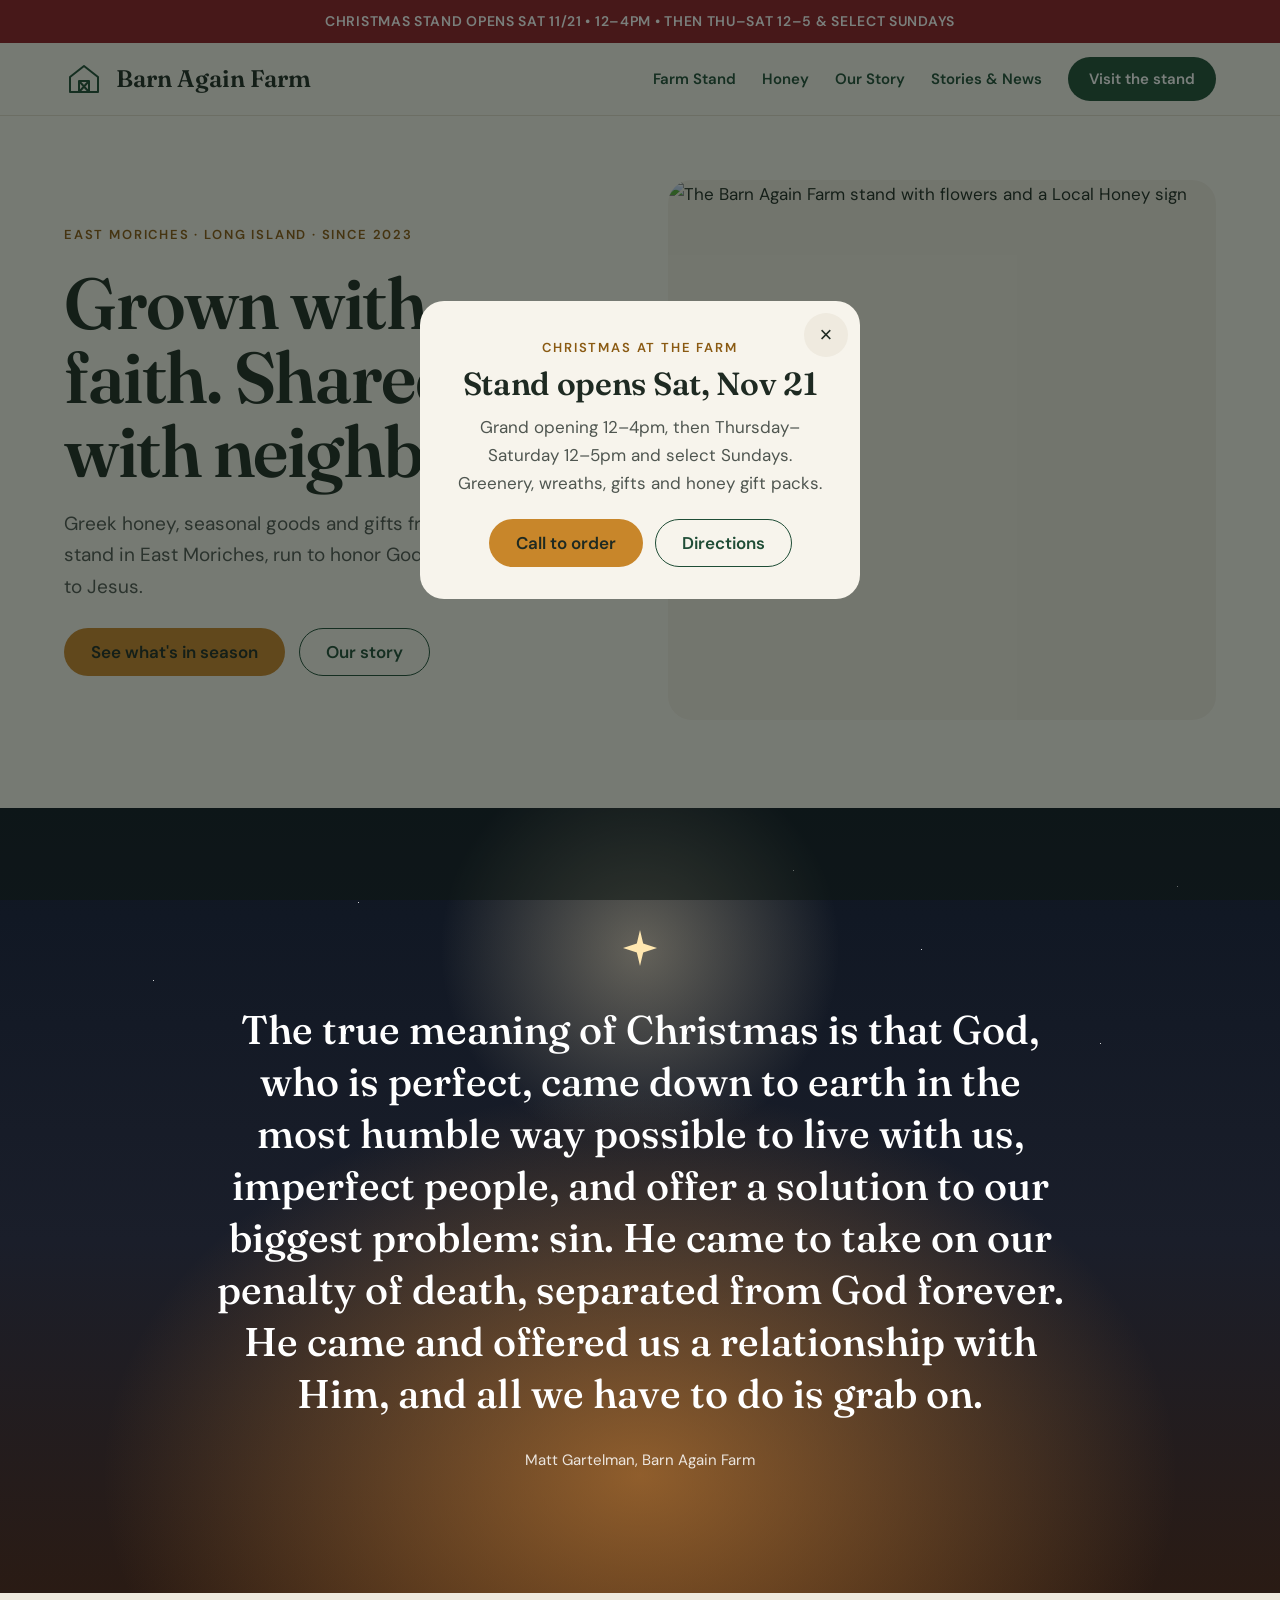
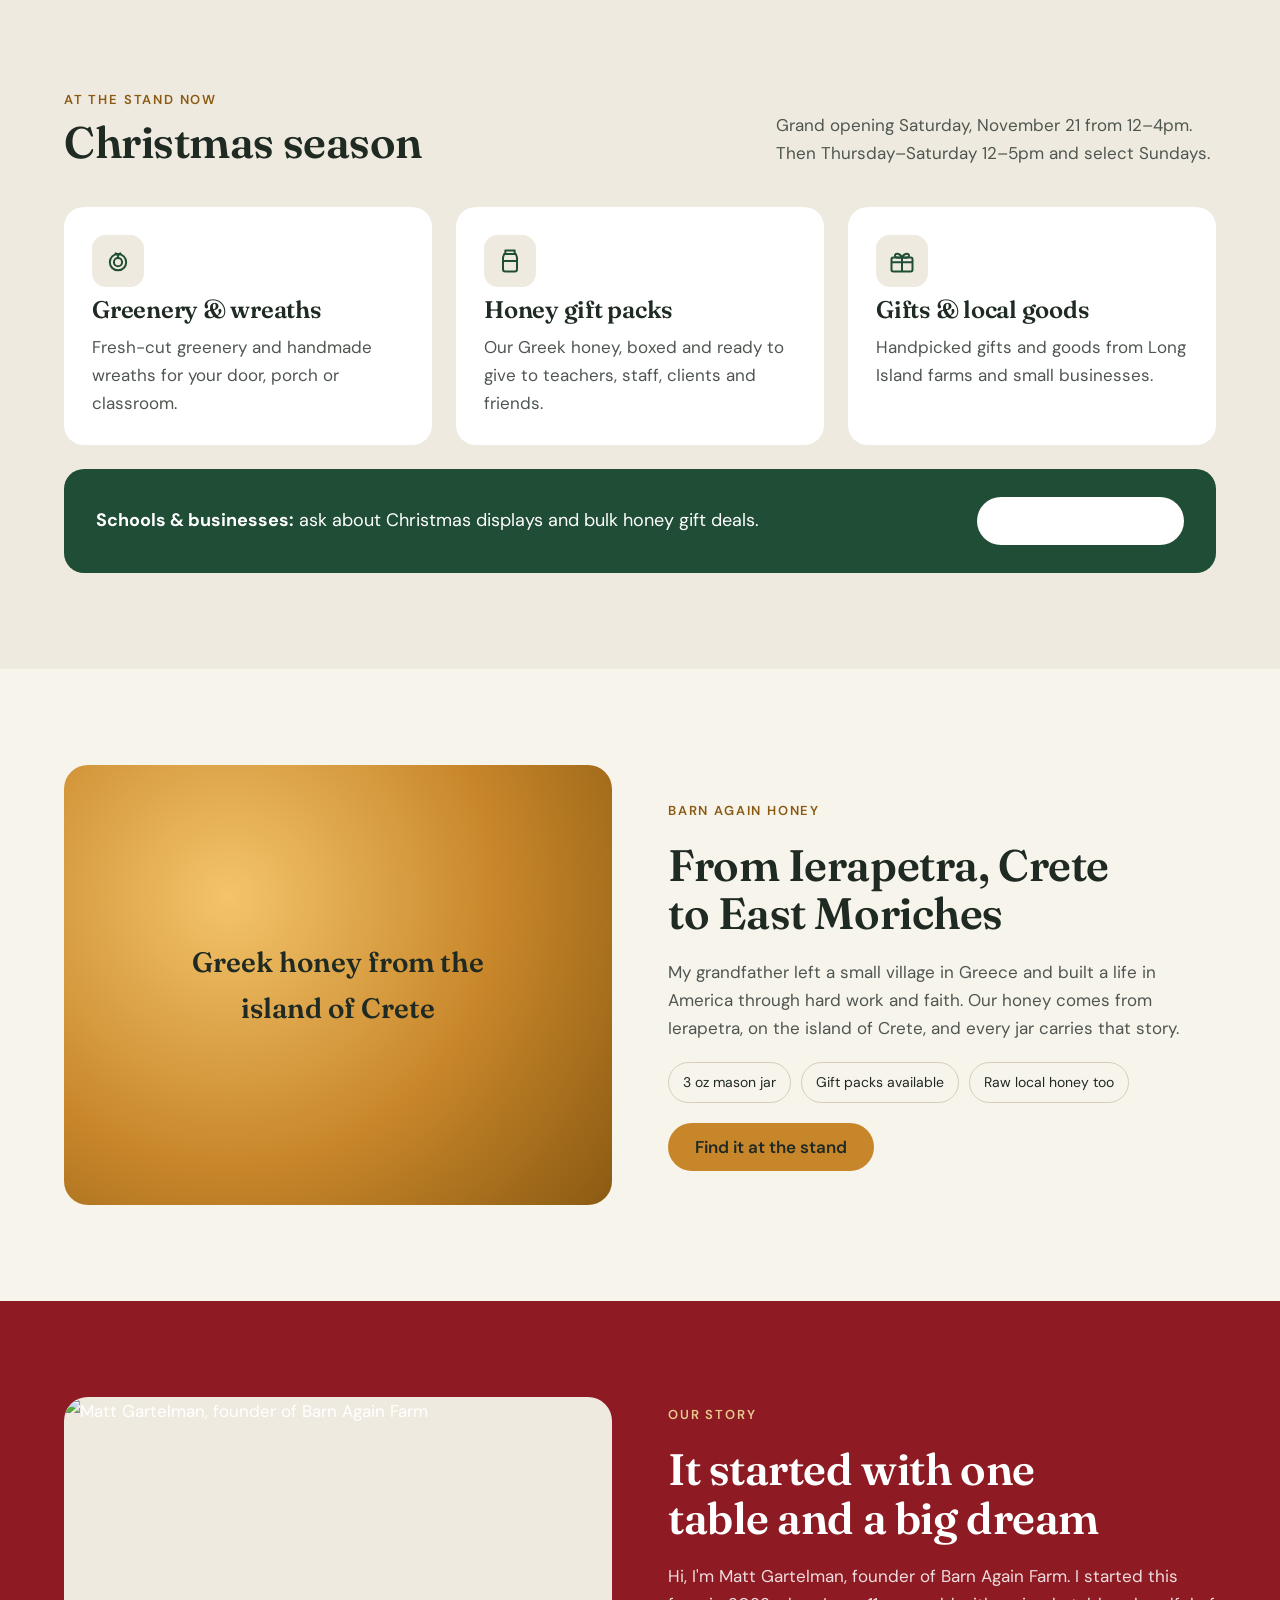
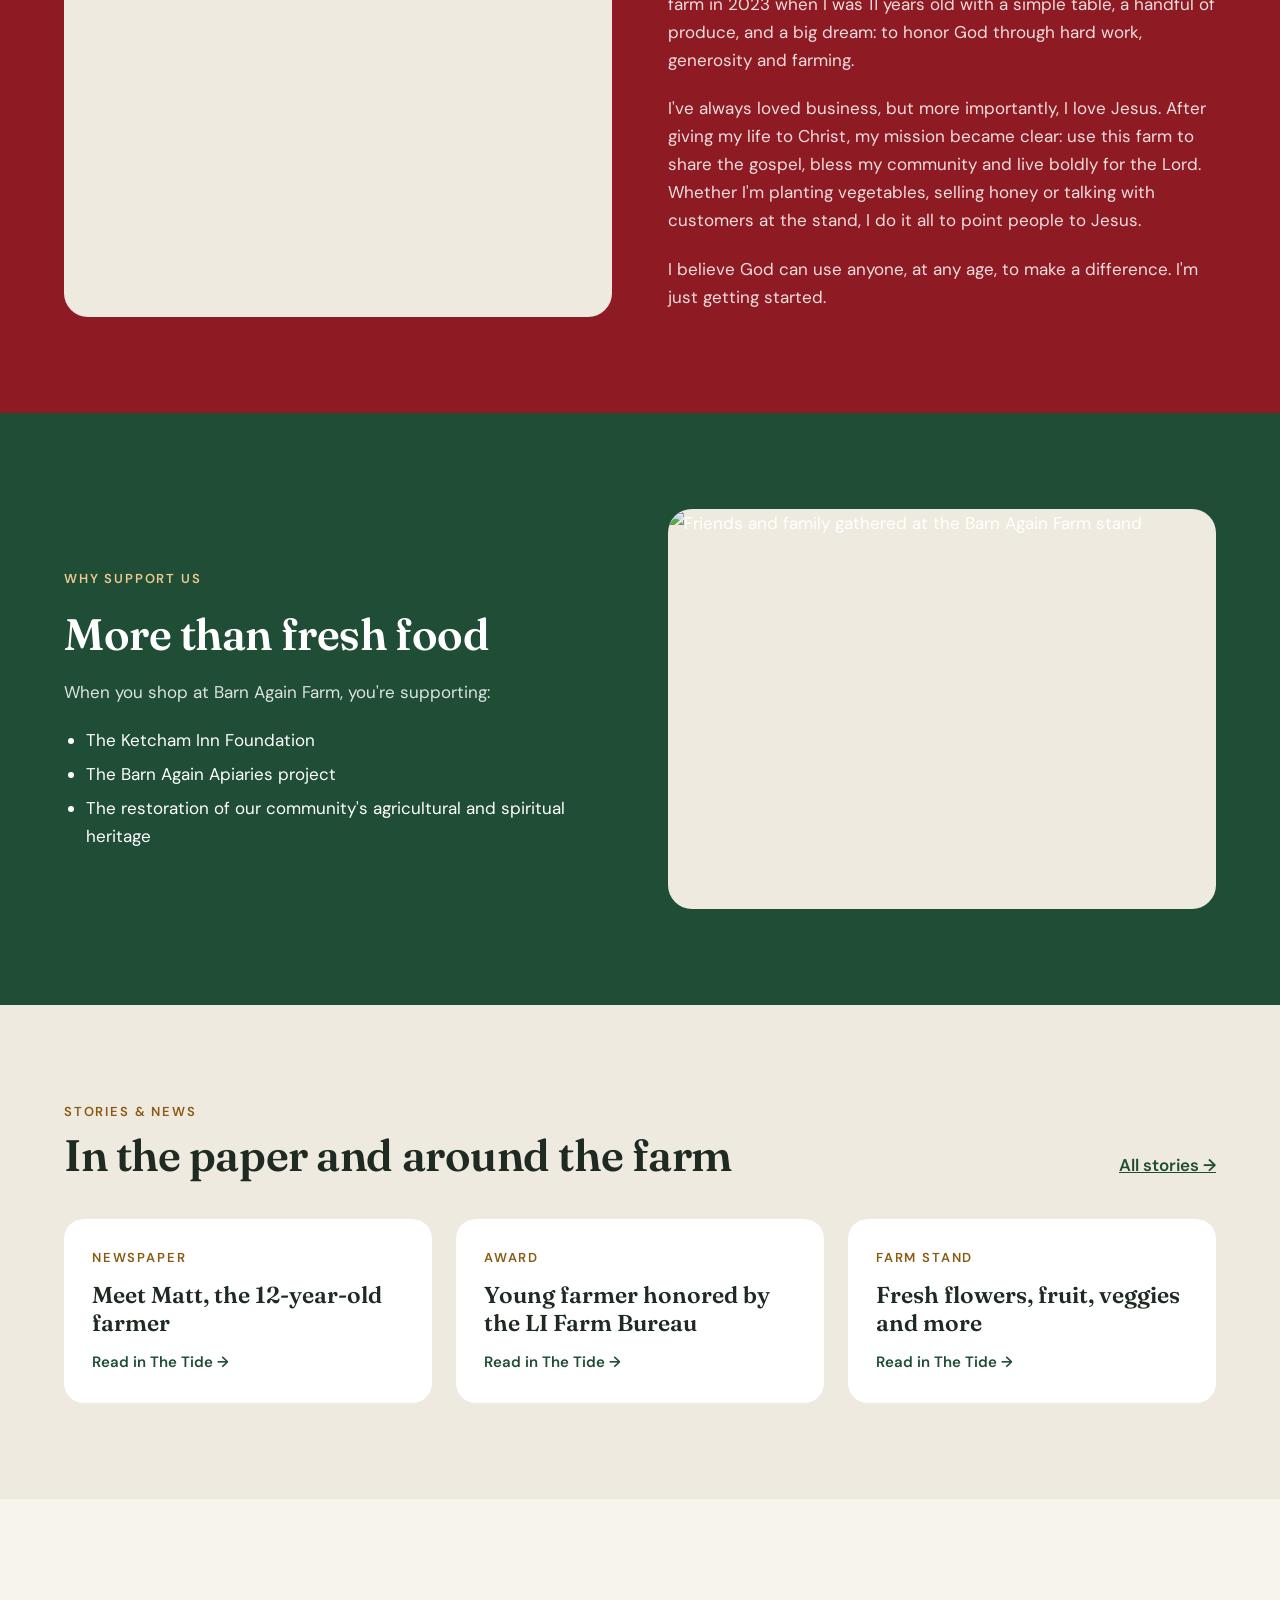
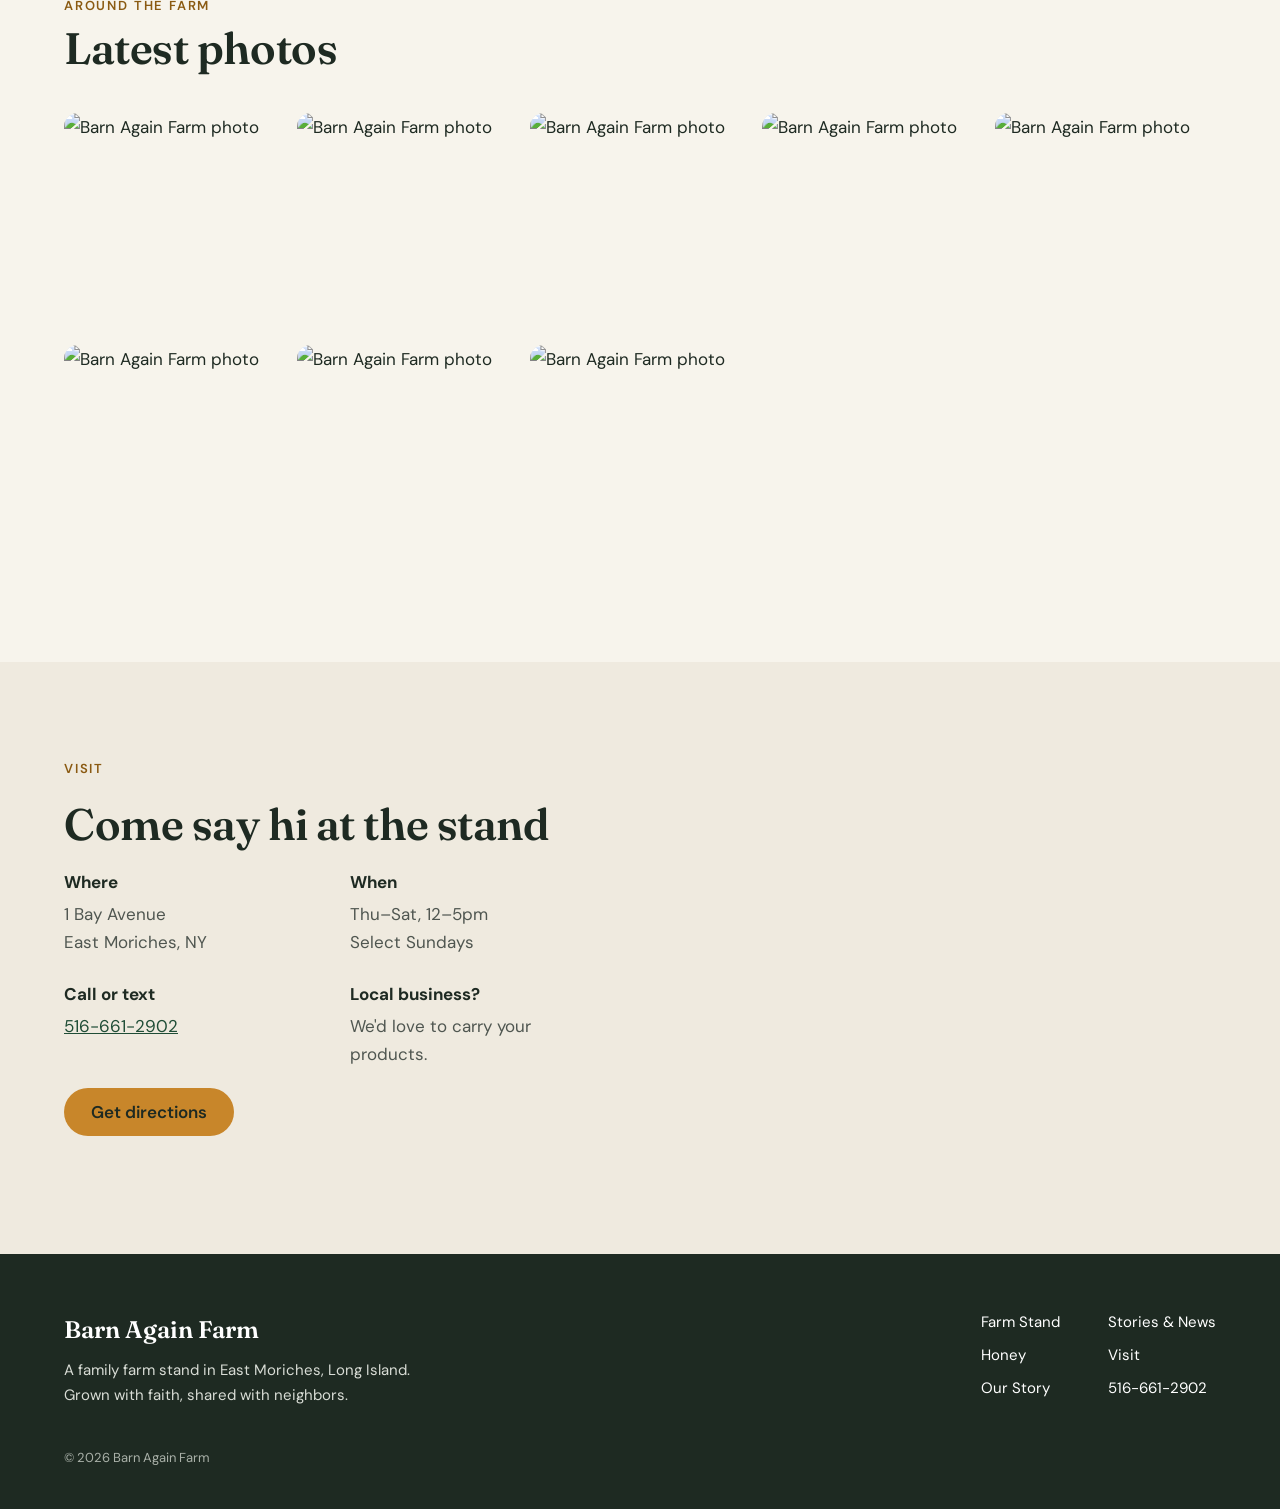
==== index.html @ 5c941c13 "Barn Again Farm website Co-Authored-By: Claude Opus 5.5 <noreply@anthropic.com> Claude-Session: http" ====
<!doctype html>
<html lang="en">
<head>
<meta charset="utf-8">
<meta name="viewport" content="width=device-width, initial-scale=1">
<title>Barn Again Farm | Family Farm Stand in East Moriches, Long Island</title>
<meta name="description" content="Barn Again Farm is a family farm stand in East Moriches, Long Island, with Greek honey, seasonal goods and gifts, run to honor God and point people to Jesus.">
<meta property="og:title" content="Barn Again Farm">
<meta property="og:description" content="Grown with faith. Shared with neighbors. A family farm stand in East Moriches, Long Island.">
<meta property="og:image" content="https://img1.wsimg.com/isteam/ip/c0324693-2965-47be-a56d-7259f0057606/IMG_3799.jpeg/:/rs=w:1200,m">
<link rel="preconnect" href="https://fonts.googleapis.com">
<link rel="preconnect" href="https://fonts.gstatic.com" crossorigin>
<link href="https://fonts.googleapis.com/css2?family=Fraunces:opsz,wght@9..144,500;9..144,600&family=DM+Sans:wght@400;500;600&display=swap" rel="stylesheet">
<link rel="stylesheet" href="styles.css">
</head>
<body>

<div class="banner">CHRISTMAS STAND OPENS SAT 11/21 • 12–4PM • THEN THU–SAT 12–5 &amp; SELECT SUNDAYS</div>

<header class="site" id="top">
  <nav class="wrap nav" aria-label="Main">
    <a class="brand" href="index.html">
      <svg width="40" height="40" viewBox="0 0 40 40" fill="none" stroke="#1F4D36" stroke-width="2" stroke-linejoin="round" aria-hidden="true"><path d="M6 18 20 7l14 11v15H6z"/><path d="M15 33V22h10v11"/><path d="M15 22l10 11M25 22 15 33"/></svg>
      <span>Barn Again Farm</span>
    </a>
    <button class="menu-toggle" type="button" aria-label="Open menu" aria-expanded="false">
      <svg width="22" height="22" viewBox="0 0 24 24" fill="none" stroke="currentColor" stroke-width="2" stroke-linecap="round" aria-hidden="true"><path d="M4 7h16M4 12h16M4 17h16"/></svg>
    </button>
    <div class="nav-links">
      <a href="#stand">Farm Stand</a>
      <a href="#honey">Honey</a>
      <a href="#story">Our Story</a>
      <a href="stories.html">Stories &amp; News</a>
      <a class="btn" href="#visit">Visit the stand</a>
    </div>
  </nav>
</header>

<main>
  <!-- Hero -->
  <section class="hero">
    <div class="wrap split">
      <div class="stack">
        <p class="eyebrow">East Moriches · Long Island · Since 2023</p>
        <h1>Grown with faith. Shared with neighbors.</h1>
        <p class="lede muted">Greek honey, seasonal goods and gifts from a family farm stand in East Moriches, run to honor God and point people to Jesus.</p>
        <div class="hero-actions">
          <a class="btn btn-honey" href="#stand">See what's in season</a>
          <a class="btn btn-line" href="#story">Our story</a>
        </div>
      </div>
      <div class="photo"><img src="https://img1.wsimg.com/isteam/ip/c0324693-2965-47be-a56d-7259f0057606/IMG_3799.jpeg/:/rs=w:1400,m" alt="The Barn Again Farm stand with flowers and a Local Honey sign" fetchpriority="high"></div>
    </div>
  </section>

  <!-- Christmas message -->
  <section class="quote" aria-label="The true meaning of Christmas">
    <div class="wrap">
      <svg class="star" viewBox="0 0 40 40" aria-hidden="true"><path d="M20 2l3.2 13.6L37 20l-13.8 4.4L20 38l-3.2-13.6L3 20l13.8-4.4z" fill="#FFE7B0"/></svg>
      <blockquote>The true meaning of Christmas is that God, who is perfect, came down to earth in the most humble way possible to live with us, imperfect people, and offer a solution to our biggest problem: sin. He came to take on our penalty of death, separated from God forever. He came and offered us a relationship with Him, and all we have to do is grab on.</blockquote>
      <cite>Matt Gartelman, Barn Again Farm</cite>
    </div>
  </section>

  <!-- At the stand now -->
  <section id="stand" class="tint">
    <div class="wrap">
      <div class="section-head">
        <div class="stack" style="gap:8px">
          <p class="eyebrow">At the stand now</p>
          <h2>Christmas season</h2>
        </div>
        <p class="muted" style="max-width:440px">Grand opening Saturday, November 21 from 12–4pm. Then Thursday–Saturday 12–5pm and select Sundays.</p>
      </div>
      <div class="cards">
        <article class="card">
          <div class="icon"><svg width="28" height="28" viewBox="0 0 24 24" fill="none" stroke="currentColor" stroke-width="1.7" stroke-linecap="round" aria-hidden="true"><circle cx="12" cy="13" r="7"/><circle cx="12" cy="13" r="3.5"/><path d="M10 5.5 12 7l2-1.5M12 7v2"/></svg></div>
          <h3>Greenery &amp; wreaths</h3>
          <p class="muted">Fresh-cut greenery and handmade wreaths for your door, porch or classroom.</p>
        </article>
        <article class="card">
          <div class="icon"><svg width="28" height="28" viewBox="0 0 24 24" fill="none" stroke="currentColor" stroke-width="1.7" stroke-linejoin="round" aria-hidden="true"><path d="M8 3h8v3H8z"/><path d="M7 6h10l1 3v10a2 2 0 0 1-2 2H8a2 2 0 0 1-2-2V9z"/><path d="M6 12h12"/></svg></div>
          <h3>Honey gift packs</h3>
          <p class="muted">Our Greek honey, boxed and ready to give to teachers, staff, clients and friends.</p>
        </article>
        <article class="card">
          <div class="icon"><svg width="28" height="28" viewBox="0 0 24 24" fill="none" stroke="currentColor" stroke-width="1.7" stroke-linejoin="round" aria-hidden="true"><rect x="3" y="9" width="18" height="12" rx="1.5"/><path d="M3 13h18M12 9v12"/><path d="M12 9c-2-4-6-4-6-1.5S10 9 12 9zm0 0c2-4 6-4 6-1.5S14 9 12 9z"/></svg></div>
          <h3>Gifts &amp; local goods</h3>
          <p class="muted">Handpicked gifts and goods from Long Island farms and small businesses.</p>
        </article>
      </div>
      <div class="strip green">
        <p style="font-size:18px"><strong>Schools &amp; businesses:</strong> ask about Christmas displays and bulk honey gift deals.</p>
        <a class="btn btn-white" href="tel:+15166612902">Call 516-661-2902</a>
      </div>
    </div>
  </section>

  <!-- Honey -->
  <section id="honey">
    <div class="wrap split">
      <div class="honey-panel" role="img" aria-label="Barn Again honey">
        <p>Greek honey from the island of Crete</p>
      </div>
      <div class="stack">
        <p class="eyebrow">Barn Again Honey</p>
        <h2>From Ierapetra, Crete to East Moriches</h2>
        <p class="muted">My grandfather left a small village in Greece and built a life in America through hard work and faith. Our honey comes from Ierapetra, on the island of Crete, and every jar carries that story.</p>
        <div class="chips">
          <span class="chip">3 oz mason jar</span>
          <span class="chip">Gift packs available</span>
          <span class="chip">Raw local honey too</span>
        </div>
        <a class="btn btn-honey" href="#visit" style="align-self:flex-start">Find it at the stand</a>
      </div>
    </div>
  </section>

  <!-- Our story -->
  <section id="story" class="red on-dark">
    <div class="wrap split">
      <div class="photo" style="height:520px"><img src="https://img1.wsimg.com/isteam/ip/c0324693-2965-47be-a56d-7259f0057606/IMG_8206.jpeg/:/rs=w:1200,m" alt="Matt Gartelman, founder of Barn Again Farm" loading="lazy"></div>
      <div class="stack">
        <p class="eyebrow">Our story</p>
        <h2>It started with one table and a big dream</h2>
        <p class="muted">Hi, I'm Matt Gartelman, founder of Barn Again Farm. I started this farm in 2023 when I was 11 years old with a simple table, a handful of produce, and a big dream: to honor God through hard work, generosity and farming.</p>
        <p class="muted">I've always loved business, but more importantly, I love Jesus. After giving my life to Christ, my mission became clear: use this farm to share the gospel, bless my community and live boldly for the Lord. Whether I'm planting vegetables, selling honey or talking with customers at the stand, I do it all to point people to Jesus.</p>
        <p class="muted">I believe God can use anyone, at any age, to make a difference. I'm just getting started.</p>
      </div>
    </div>
  </section>

  <!-- Why support -->
  <section class="green on-dark">
    <div class="wrap split">
      <div class="stack">
        <p class="eyebrow">Why support us</p>
        <h2>More than fresh food</h2>
        <p class="muted">When you shop at Barn Again Farm, you're supporting:</p>
        <ul style="margin:0;padding-left:22px;display:grid;gap:6px">
          <li>The Ketcham Inn Foundation</li>
          <li>The Barn Again Apiaries project</li>
          <li>The restoration of our community's agricultural and spiritual heritage</li>
        </ul>
      </div>
      <div class="photo" style="height:400px"><img src="https://img1.wsimg.com/isteam/ip/c0324693-2965-47be-a56d-7259f0057606/IMG_4020.jpeg/:/rs=w:1200,m" alt="Friends and family gathered at the Barn Again Farm stand" loading="lazy"></div>
    </div>
  </section>

  <!-- Stories -->
  <section id="news" class="tint">
    <div class="wrap">
      <div class="section-head">
        <div class="stack" style="gap:8px">
          <p class="eyebrow">Stories &amp; news</p>
          <h2>In the paper and around the farm</h2>
        </div>
        <a href="stories.html" style="font-weight:600">All stories →</a>
      </div>
      <div class="cards">
        <a class="story" href="https://thetideofmoriches.com/stories/meet-matt-the-12-year-old-farmer,94221" target="_blank" rel="noopener">
          <span class="eyebrow">Newspaper</span>
          <strong>Meet Matt, the 12-year-old farmer</strong>
          <span class="go">Read in The Tide →</span>
        </a>
        <a class="story" href="https://www.thetideofmoriches.com/stories/young-farmer-honored-by-li-farm-bureau,96045" target="_blank" rel="noopener">
          <span class="eyebrow">Award</span>
          <strong>Young farmer honored by the LI Farm Bureau</strong>
          <span class="go">Read in The Tide →</span>
        </a>
        <a class="story" href="https://www.thetideofmoriches.com/stories/farm-stand-features-fresh-flowers-fruit-veggies-and-more,94862" target="_blank" rel="noopener">
          <span class="eyebrow">Farm stand</span>
          <strong>Fresh flowers, fruit, veggies and more</strong>
          <span class="go">Read in The Tide →</span>
        </a>
      </div>
    </div>
  </section>

  <!-- Photos -->
  <section>
    <div class="wrap">
      <div class="section-head">
        <div class="stack" style="gap:8px">
          <p class="eyebrow">Around the farm</p>
          <h2>Latest photos</h2>
        </div>
      </div>
      <div class="gallery">
        <img src="https://img1.wsimg.com/isteam/ip/c0324693-2965-47be-a56d-7259f0057606/IMG_9115.jpeg/:/rs=w:600,h:600,cg:true,m" alt="Barn Again Farm photo" loading="lazy">
        <img src="https://img1.wsimg.com/isteam/ip/c0324693-2965-47be-a56d-7259f0057606/IMG_6637.jpeg/:/rs=w:600,h:600,cg:true,m" alt="Barn Again Farm photo" loading="lazy">
        <img src="https://img1.wsimg.com/isteam/ip/c0324693-2965-47be-a56d-7259f0057606/IMG_7544.jpeg/:/rs=w:600,h:600,cg:true,m" alt="Barn Again Farm photo" loading="lazy">
        <img src="https://img1.wsimg.com/isteam/ip/c0324693-2965-47be-a56d-7259f0057606/IMG_7553.jpeg/:/rs=w:600,h:600,cg:true,m" alt="Barn Again Farm photo" loading="lazy">
        <img src="https://img1.wsimg.com/isteam/ip/c0324693-2965-47be-a56d-7259f0057606/IMG_7549.jpeg/:/rs=w:600,h:600,cg:true,m" alt="Barn Again Farm photo" loading="lazy">
        <img src="https://img1.wsimg.com/isteam/ip/c0324693-2965-47be-a56d-7259f0057606/IMG_7535.jpeg/:/rs=w:600,h:600,cg:true,m" alt="Barn Again Farm photo" loading="lazy">
        <img src="https://img1.wsimg.com/isteam/ip/c0324693-2965-47be-a56d-7259f0057606/IMG_7453.jpeg/:/rs=w:600,h:600,cg:true,m" alt="Barn Again Farm photo" loading="lazy">
        <img src="https://img1.wsimg.com/isteam/ip/c0324693-2965-47be-a56d-7259f0057606/IMG_7270.jpeg/:/rs=w:600,h:600,cg:true,m" alt="Barn Again Farm photo" loading="lazy">
      </div>
    </div>
  </section>

  <!-- Visit -->
  <section id="visit" class="tint">
    <div class="wrap split" style="align-items:stretch">
      <div class="stack">
        <p class="eyebrow">Visit</p>
        <h2>Come say hi at the stand</h2>
        <div class="facts">
          <div><strong>Where</strong><span class="muted">1 Bay Avenue<br>East Moriches, NY</span></div>
          <div><strong>When</strong><span class="muted">Thu–Sat, 12–5pm<br>Select Sundays</span></div>
          <div><strong>Call or text</strong><a href="tel:+15166612902">516-661-2902</a></div>
          <div><strong>Local business?</strong><span class="muted">We'd love to carry your products.</span></div>
        </div>
        <a class="btn btn-honey" href="https://www.google.com/maps/dir/?api=1&amp;destination=1+Bay+Avenue+East+Moriches+NY" target="_blank" rel="noopener" style="align-self:flex-start">Get directions</a>
      </div>
      <iframe class="map" title="Map to Barn Again Farm Stand" loading="lazy" referrerpolicy="no-referrer-when-downgrade" src="https://www.google.com/maps?q=1+Bay+Avenue,+East+Moriches,+NY&amp;output=embed"></iframe>
    </div>
  </section>
</main>

<footer>
  <div class="wrap">
    <div class="foot">
      <div class="stack" style="gap:8px;max-width:360px">
        <span style="font-family:var(--serif);font-size:24px;font-weight:600;color:#fff">Barn Again Farm</span>
        <span style="font-size:15px">A family farm stand in East Moriches, Long Island. Grown with faith, shared with neighbors.</span>
      </div>
      <div class="foot-links">
        <div><a href="#stand">Farm Stand</a><a href="#honey">Honey</a><a href="#story">Our Story</a></div>
        <div><a href="stories.html">Stories &amp; News</a><a href="#visit">Visit</a><a href="tel:+15166612902">516-661-2902</a></div>
      </div>
    </div>
    <p style="margin-top:40px;font-size:13px;color:#A9B0A8">© 2026 Barn Again Farm</p>
  </div>
</footer>

<div class="popup" id="popup" role="dialog" aria-modal="true" aria-labelledby="popup-title">
  <div class="popup-box">
    <button class="popup-close" type="button" aria-label="Close">×</button>
    <p class="eyebrow">Christmas at the farm</p>
    <h2 id="popup-title">Stand opens Sat, Nov 21</h2>
    <p class="muted">Grand opening 12–4pm, then Thursday–Saturday 12–5pm and select Sundays. Greenery, wreaths, gifts and honey gift packs.</p>
    <div style="display:flex;flex-wrap:wrap;gap:12px;justify-content:center;margin-top:22px">
      <a class="btn btn-honey" href="tel:+15166612902">Call to order</a>
      <a class="btn btn-line popup-dismiss" href="#visit">Directions</a>
    </div>
  </div>
</div>

<script>
(function(){
  var header=document.querySelector('header.site'), toggle=document.querySelector('.menu-toggle');
  toggle.addEventListener('click',function(){var o=header.classList.toggle('open');toggle.setAttribute('aria-expanded',o);});
  document.querySelectorAll('.nav-links a').forEach(function(a){a.addEventListener('click',function(){header.classList.remove('open');toggle.setAttribute('aria-expanded','false');});});

  var popup=document.getElementById('popup'), key='baf-popup-xmas-2026', seen=false;
  try{seen=localStorage.getItem(key)==='1';}catch(e){}
  function close(){popup.classList.remove('show');try{localStorage.setItem(key,'1');}catch(e){}}
  if(!seen){setTimeout(function(){popup.classList.add('show');},1200);}
  popup.addEventListener('click',function(e){if(e.target===popup)close();});
  popup.querySelector('.popup-close').addEventListener('click',close);
  popup.querySelector('.popup-dismiss').addEventListener('click',close);
  document.addEventListener('keydown',function(e){if(e.key==='Escape'&&popup.classList.contains('show'))close();});
})();
</script>
</body>
</html>
---- styles.css ----
:root{
  --paper:#F7F4EC; --tint:#EFEADF; --ink:#1E2A22; --muted:#4F5650; --line:#E1DACB;
  --green:#1F4D36; --green-dk:#163828; --red:#8E1B23; --honey:#C8862A; --gold-ink:#8A5A12;
  --serif:'Fraunces', Georgia, serif; --sans:'DM Sans', system-ui, -apple-system, sans-serif;
}
*{box-sizing:border-box}
html{scroll-behavior:smooth}
body{margin:0;background:var(--paper);color:var(--ink);font:17px/1.65 var(--sans);-webkit-font-smoothing:antialiased}
img{max-width:100%;display:block}
a{color:var(--green)}
a:hover{color:var(--green-dk)}
h1,h2,h3{font-family:var(--serif);font-weight:600;line-height:1.1;letter-spacing:-.01em;margin:0;text-wrap:balance}
p{margin:0}
.wrap{max-width:1200px;margin:0 auto;padding:0 24px}
.eyebrow{font-size:13px;font-weight:600;letter-spacing:.14em;text-transform:uppercase;color:var(--gold-ink)}
.on-dark .eyebrow{color:#E9C98F}
.btn{display:inline-flex;align-items:center;justify-content:center;min-height:48px;padding:0 26px;border-radius:999px;font-weight:600;text-decoration:none;border:1.5px solid transparent;transition:filter .15s}
.btn:hover{filter:brightness(1.06)}
.btn-honey{background:var(--honey);color:var(--ink)}
.btn-honey:hover{color:var(--ink)}
.btn-line{border-color:var(--green);color:var(--green)}
.btn-white{background:#fff;color:var(--green)}
.muted{color:var(--muted)}

/* Banner + nav */
.banner{background:var(--red);color:#fff;text-align:center;font-size:14px;font-weight:600;letter-spacing:.05em;padding:10px 16px}
header.site{position:sticky;top:0;z-index:20;background:rgba(247,244,236,.94);backdrop-filter:blur(8px);border-bottom:1px solid var(--line)}
.nav{display:flex;align-items:center;justify-content:space-between;gap:16px;min-height:72px}
.brand{display:flex;align-items:center;gap:12px;text-decoration:none;color:var(--ink)}
.brand span{font-family:var(--serif);font-size:24px;font-weight:600}
.nav-links{display:flex;align-items:center;gap:26px;font-size:15px;font-weight:600}
.nav-links a{text-decoration:none}
.nav-links .btn{min-height:44px;padding:0 20px;background:var(--green);color:#fff}
.menu-toggle{display:none;background:none;border:1px solid var(--line);border-radius:10px;width:44px;height:44px;color:var(--ink)}
@media (max-width:860px){
  .menu-toggle{display:inline-flex;align-items:center;justify-content:center}
  .nav-links{display:none;position:absolute;left:0;right:0;top:100%;background:var(--paper);flex-direction:column;align-items:stretch;gap:0;border-bottom:1px solid var(--line);padding:8px 24px 20px}
  .nav-links a{padding:14px 0;border-bottom:1px solid var(--line)}
  .nav-links .btn{margin-top:14px;border-bottom:0}
  header.site.open .nav-links{display:flex}
}

/* Sections */
section{padding:96px 0}
.split{display:grid;grid-template-columns:repeat(auto-fit,minmax(320px,1fr));gap:56px;align-items:center}
.stack{display:flex;flex-direction:column;gap:20px}
.photo{border-radius:24px;overflow:hidden;background:var(--tint)}
.photo img{width:100%;height:100%;object-fit:cover}
.tint{background:var(--tint)}
.green{background:var(--green);color:#fff}
.red{background:var(--red);color:#fff}
.green .muted,.red .muted{color:rgba(255,255,255,.85)}
.green a,.red a{color:#fff}
h2{font-size:clamp(32px,4.4vw,44px)}

/* Hero */
.hero{padding:64px 0 88px}
.hero h1{font-size:clamp(44px,6.6vw,72px);line-height:1.03;letter-spacing:-.02em}
.hero .lede{font-size:19px;max-width:520px}
.hero .photo{height:540px}
.hero-actions{display:flex;flex-wrap:wrap;gap:14px;margin-top:6px}
@media (max-width:700px){.hero .photo{height:360px}}

/* Christmas quote */
.quote{position:relative;overflow:hidden;text-align:center;color:#fff;padding:120px 0;
  background:radial-gradient(ellipse 60% 70% at 50% 85%, rgba(232,148,58,.55), rgba(232,148,58,0) 70%), radial-gradient(circle at 50% 18%, rgba(255,236,190,.35) 0, rgba(255,236,190,0) 22%), linear-gradient(#0E1622,#1A1E2A 55%,#2A1B14)}
.quote::before{content:"";position:absolute;inset:0;background-image:radial-gradient(1px 1px at 12% 22%,#fff 50%,transparent 51%),radial-gradient(1px 1px at 28% 12%,#fff 50%,transparent 51%),radial-gradient(1.5px 1.5px at 72% 18%,#fff 50%,transparent 51%),radial-gradient(1px 1px at 86% 30%,#fff 50%,transparent 51%),radial-gradient(1px 1px at 62% 8%,#fff 50%,transparent 51%),radial-gradient(1px 1px at 40% 28%,#fff 50%,transparent 51%),radial-gradient(1px 1px at 92% 10%,#fff 50%,transparent 51%),radial-gradient(1px 1px at 6% 40%,#fff 50%,transparent 51%);opacity:.8}
.quote .star{width:40px;height:40px;margin:0 auto 28px;position:relative}
.quote blockquote{position:relative;margin:0 auto;max-width:860px;font-family:var(--serif);font-size:clamp(26px,3.4vw,40px);line-height:1.3;font-weight:500}
.quote cite{position:relative;display:block;margin-top:28px;font-style:normal;font-size:15px;color:rgba(255,255,255,.85)}

/* Cards */
.cards{display:grid;grid-template-columns:repeat(auto-fit,minmax(250px,1fr));gap:24px}
.card{background:#fff;border-radius:20px;padding:28px;display:flex;flex-direction:column;gap:10px}
.card .icon{width:52px;height:52px;border-radius:14px;display:grid;place-items:center;background:var(--tint);color:var(--green)}
.card h3{font-size:24px}
.section-head{display:flex;flex-wrap:wrap;justify-content:space-between;align-items:flex-end;gap:16px;margin-bottom:40px}
.strip{margin-top:24px;border-radius:20px;padding:28px 32px;display:flex;flex-wrap:wrap;justify-content:space-between;align-items:center;gap:16px}
.chips{display:flex;flex-wrap:wrap;gap:10px}
.chip{border:1px solid #D6CDB9;padding:8px 14px;border-radius:999px;font-size:14px}

/* Honey panel */
.honey-panel{border-radius:24px;min-height:440px;background:radial-gradient(circle at 30% 30%,#F3C46B,#C8862A 55%,#8A5A12);display:grid;place-items:center;color:var(--ink);padding:40px;text-align:center}
.honey-panel p{font-family:var(--serif);font-size:28px;font-weight:600;max-width:320px}

/* Stories */
.story{background:#fff;border-radius:20px;padding:28px;display:flex;flex-direction:column;gap:12px;text-decoration:none;color:var(--ink);transition:transform .15s,box-shadow .15s}
.story:hover{transform:translateY(-2px);box-shadow:0 10px 24px rgba(30,42,34,.08);color:var(--ink)}
.story strong{font-family:var(--serif);font-size:23px;font-weight:600;line-height:1.25}
.story .go{color:var(--green);font-weight:600;font-size:15px;margin-top:auto}

/* Gallery */
.gallery{display:grid;grid-template-columns:repeat(auto-fill,minmax(220px,1fr));gap:12px}
.gallery img{aspect-ratio:1/1;object-fit:cover;width:100%;border-radius:14px}

/* Visit */
.facts{display:grid;grid-template-columns:repeat(2,minmax(0,1fr));gap:24px}
.facts strong{display:block;margin-bottom:4px}
.map{border:0;width:100%;min-height:400px;border-radius:24px}

/* Footer */
footer{background:var(--ink);color:#D9DDD6;padding:56px 0 40px}
footer a{color:#fff;text-decoration:none}
.foot{display:flex;flex-wrap:wrap;justify-content:space-between;gap:32px}
.foot-links{display:flex;flex-wrap:wrap;gap:48px;font-size:15px}
.foot-links div{display:flex;flex-direction:column;gap:8px}

/* Popup */
.popup{position:fixed;inset:0;z-index:50;background:rgba(14,22,18,.55);display:none;place-items:center;padding:16px}
.popup.show{display:grid}
.popup-box{background:var(--paper);border-radius:24px;max-width:440px;width:100%;padding:36px 32px 32px;text-align:center;position:relative}
.popup-box h2{font-size:32px;margin:8px 0 12px}
.popup-close{position:absolute;top:12px;right:12px;width:44px;height:44px;border-radius:50%;border:0;background:var(--tint);font-size:22px;cursor:pointer;color:var(--ink)}

/* Article list page */
.article-list{display:flex;flex-direction:column;gap:16px}
.article-row{display:flex;flex-wrap:wrap;justify-content:space-between;align-items:center;gap:16px;background:#fff;border-radius:18px;padding:22px 26px;text-decoration:none;color:var(--ink)}
.article-row:hover{color:var(--ink);box-shadow:0 8px 20px rgba(30,42,34,.07)}
.article-row strong{font-family:var(--serif);font-size:21px;font-weight:600}

@media (prefers-reduced-motion:reduce){html{scroll-behavior:auto}.story,.btn{transition:none}}
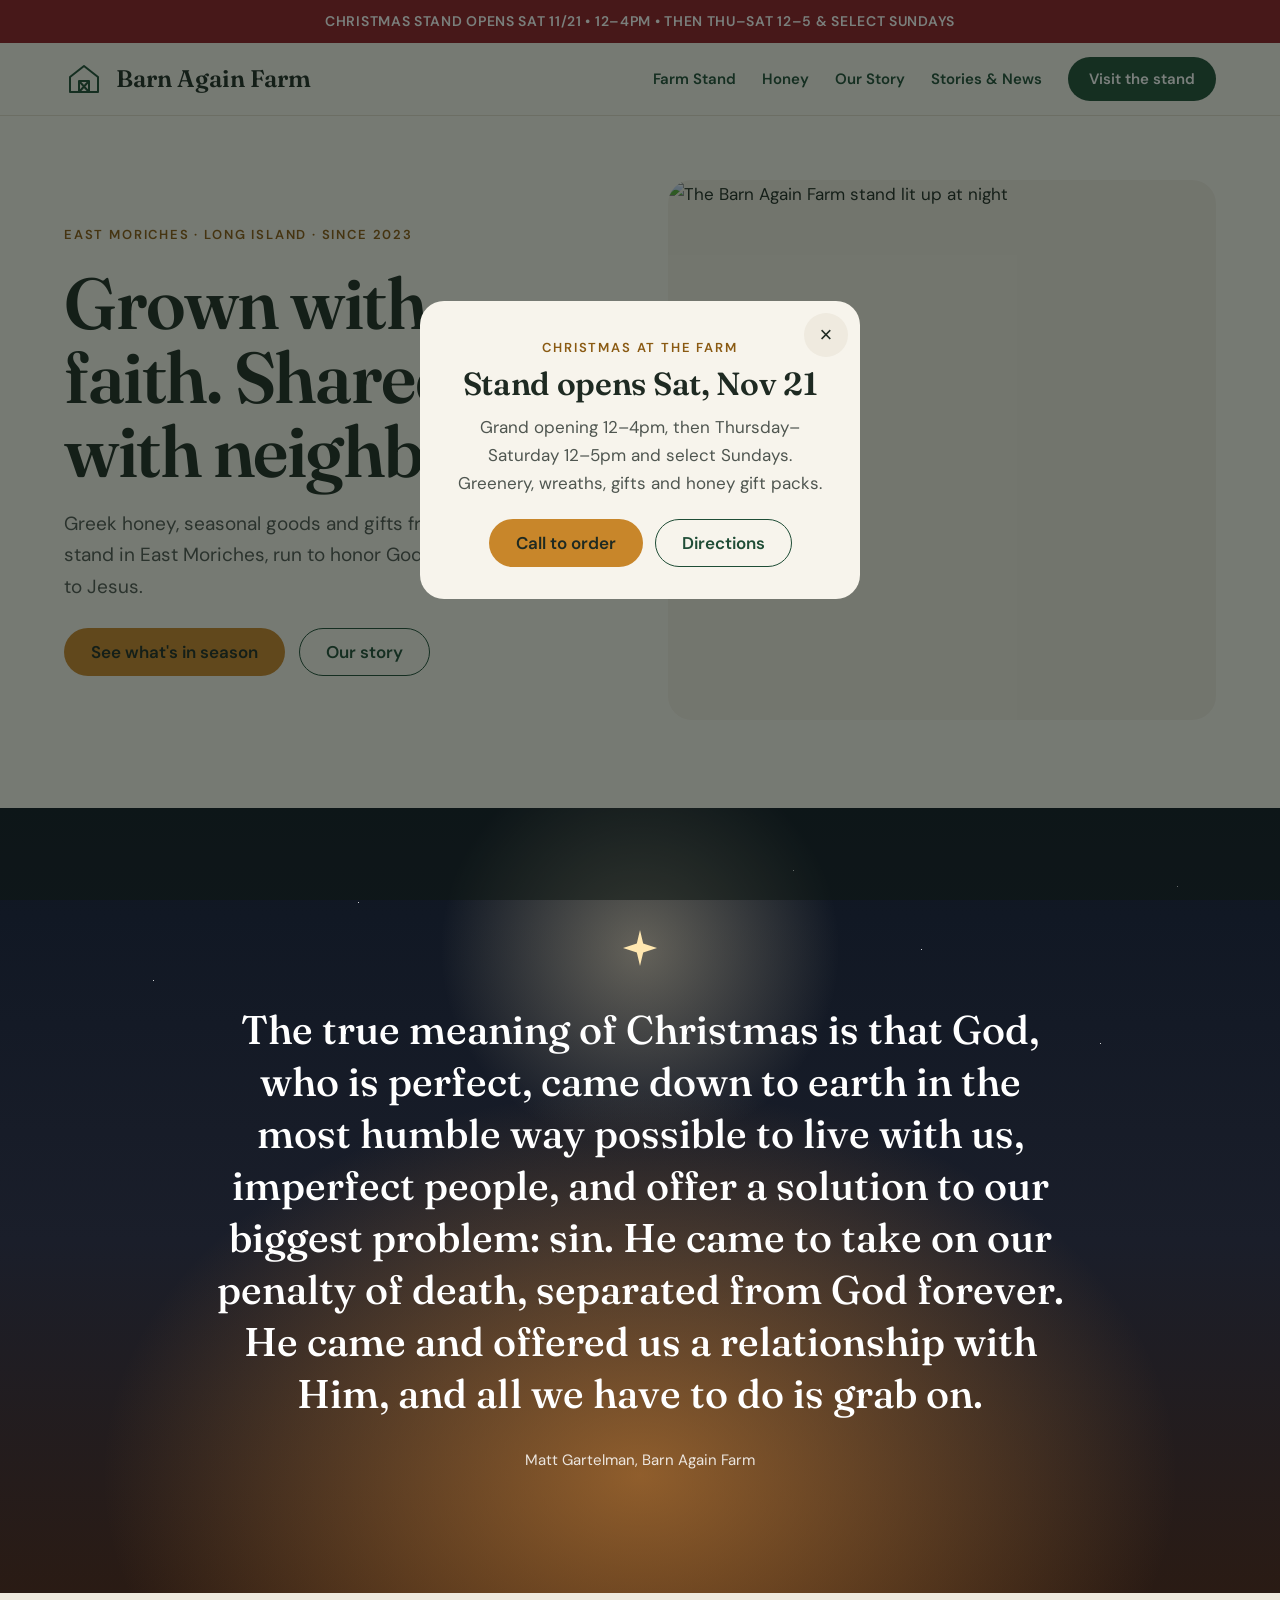
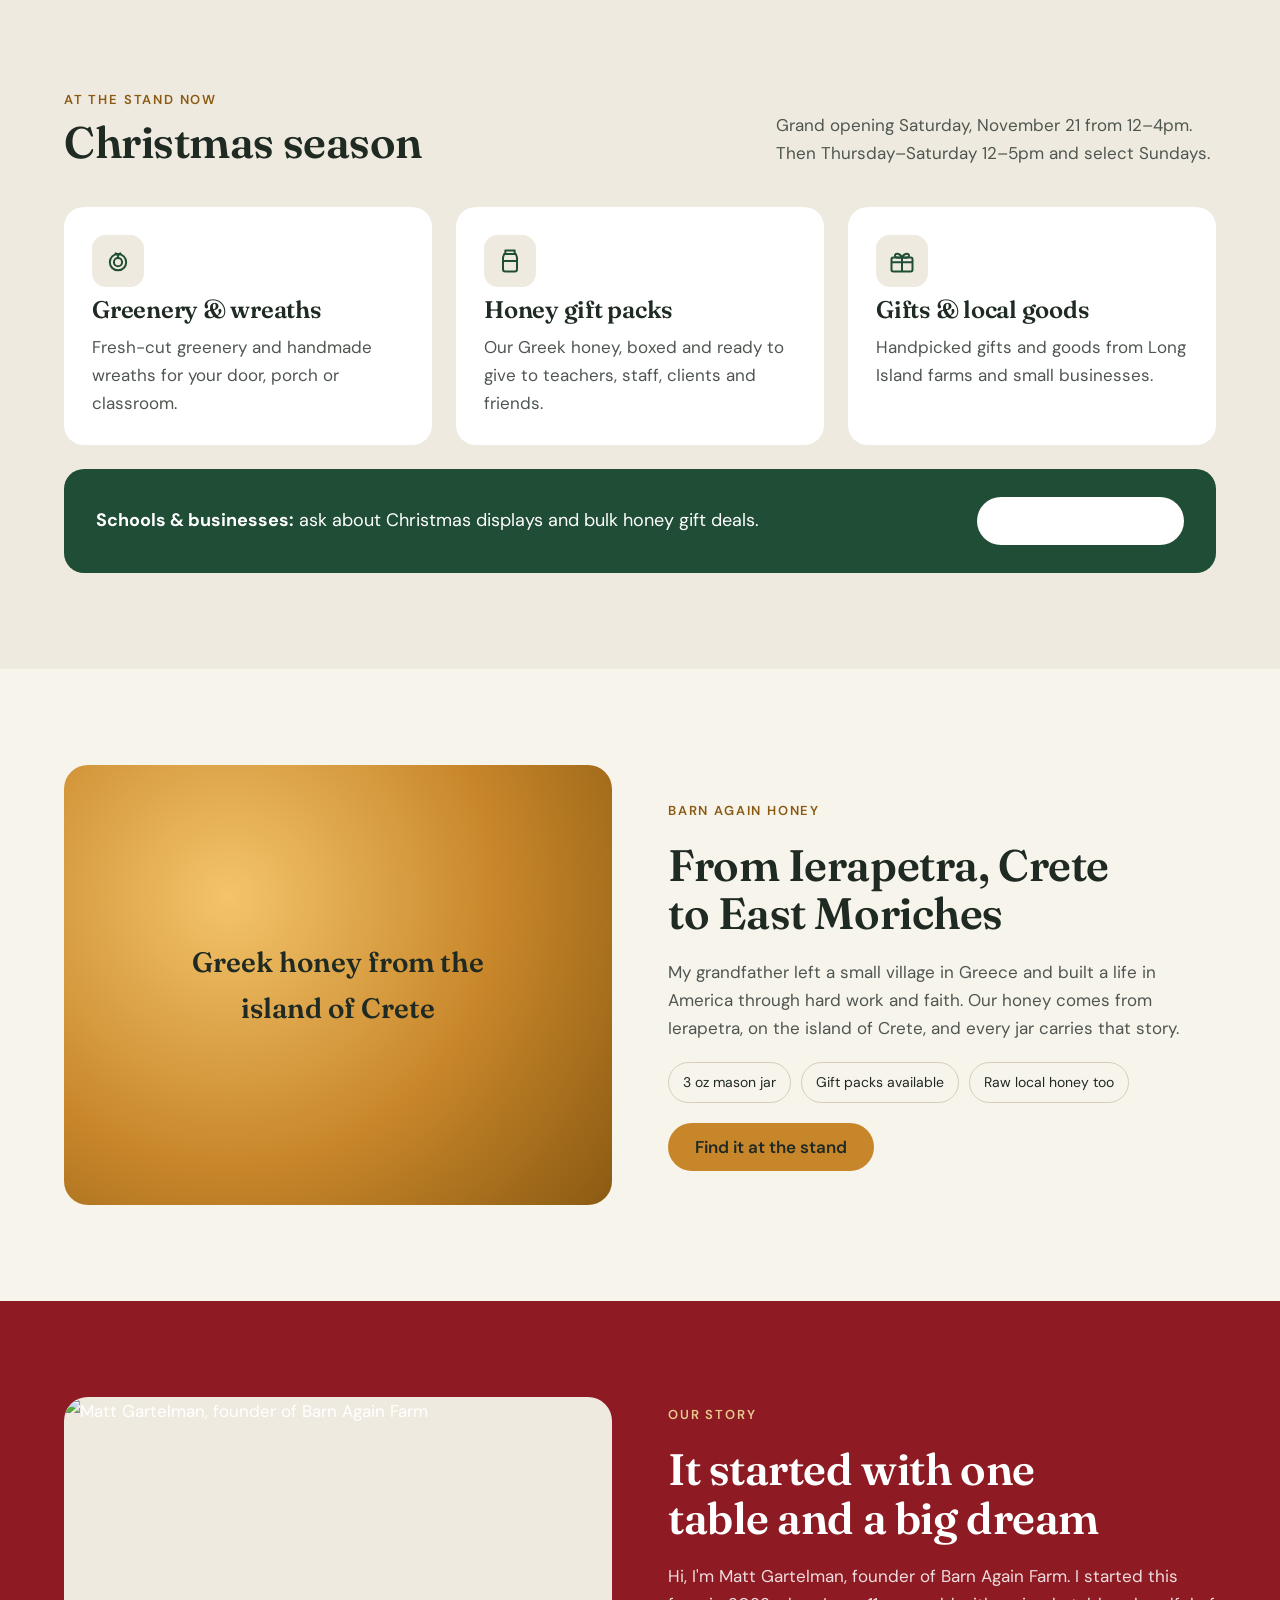
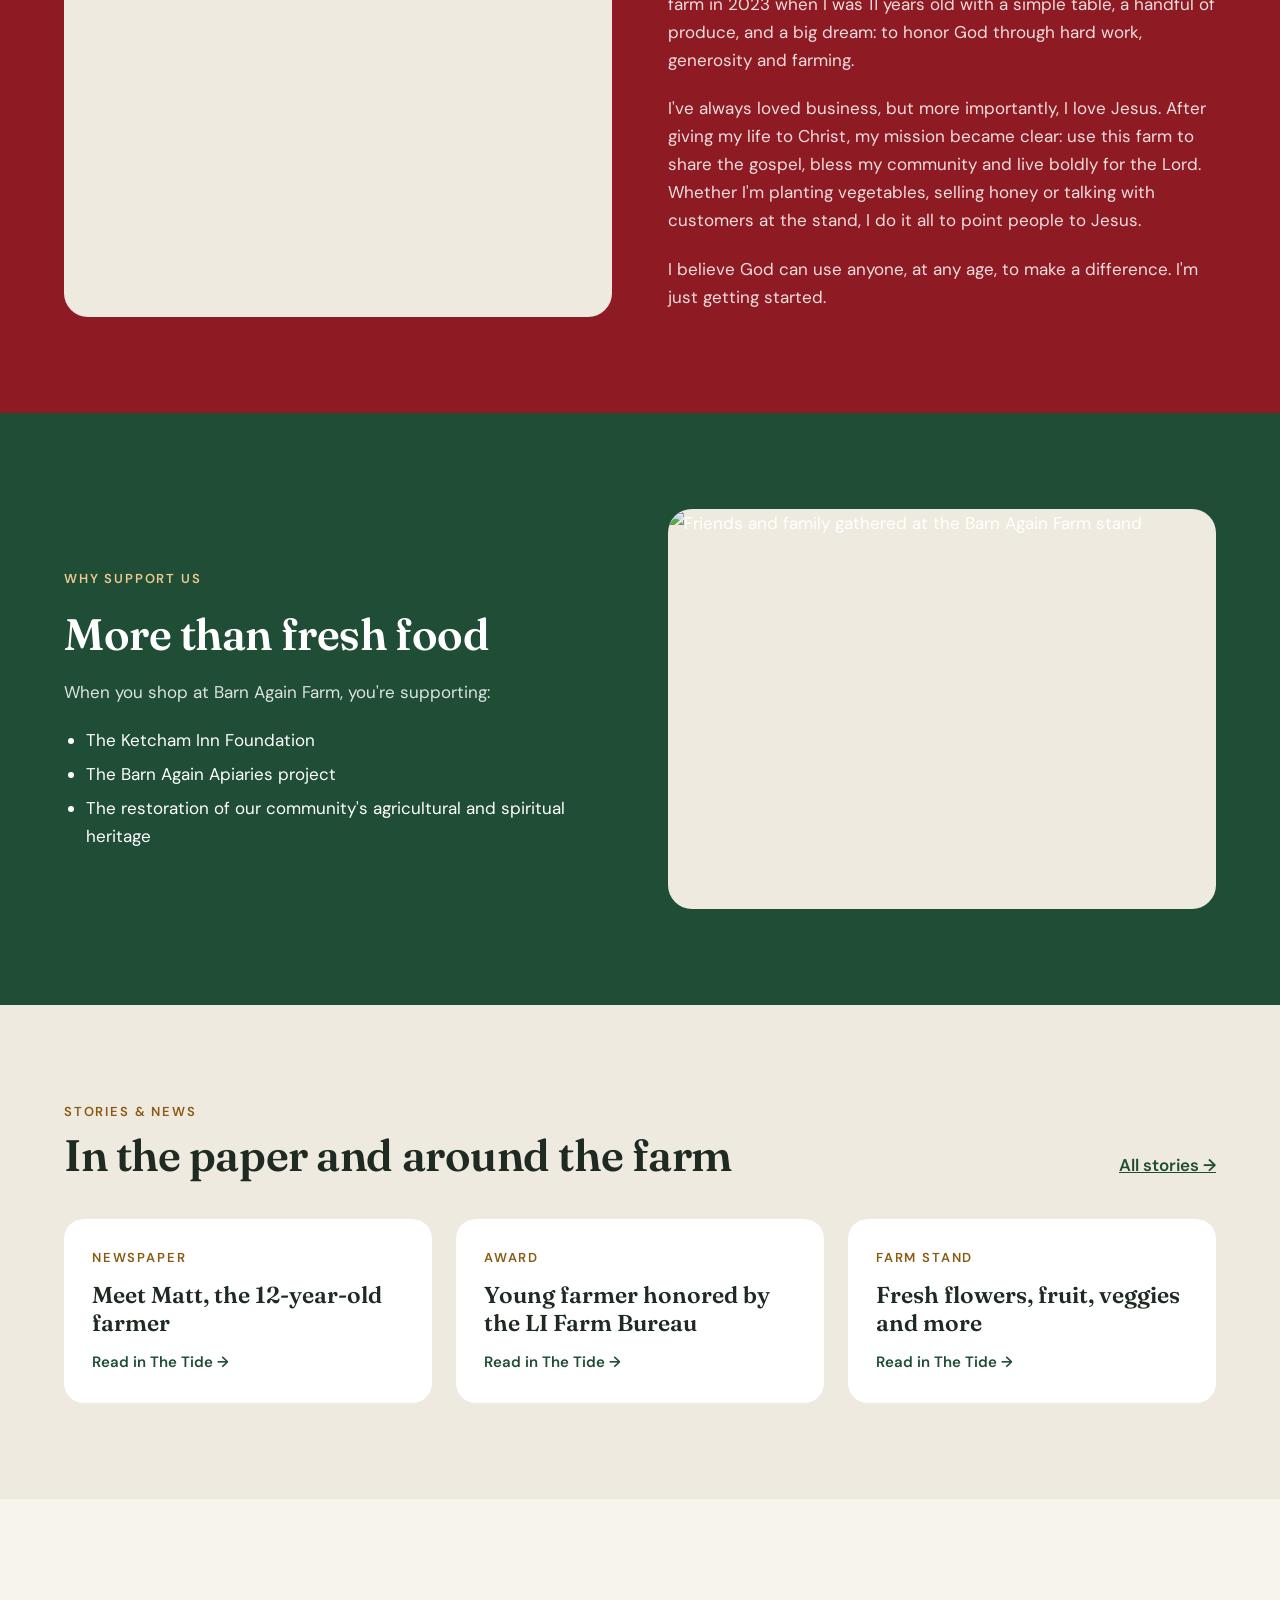
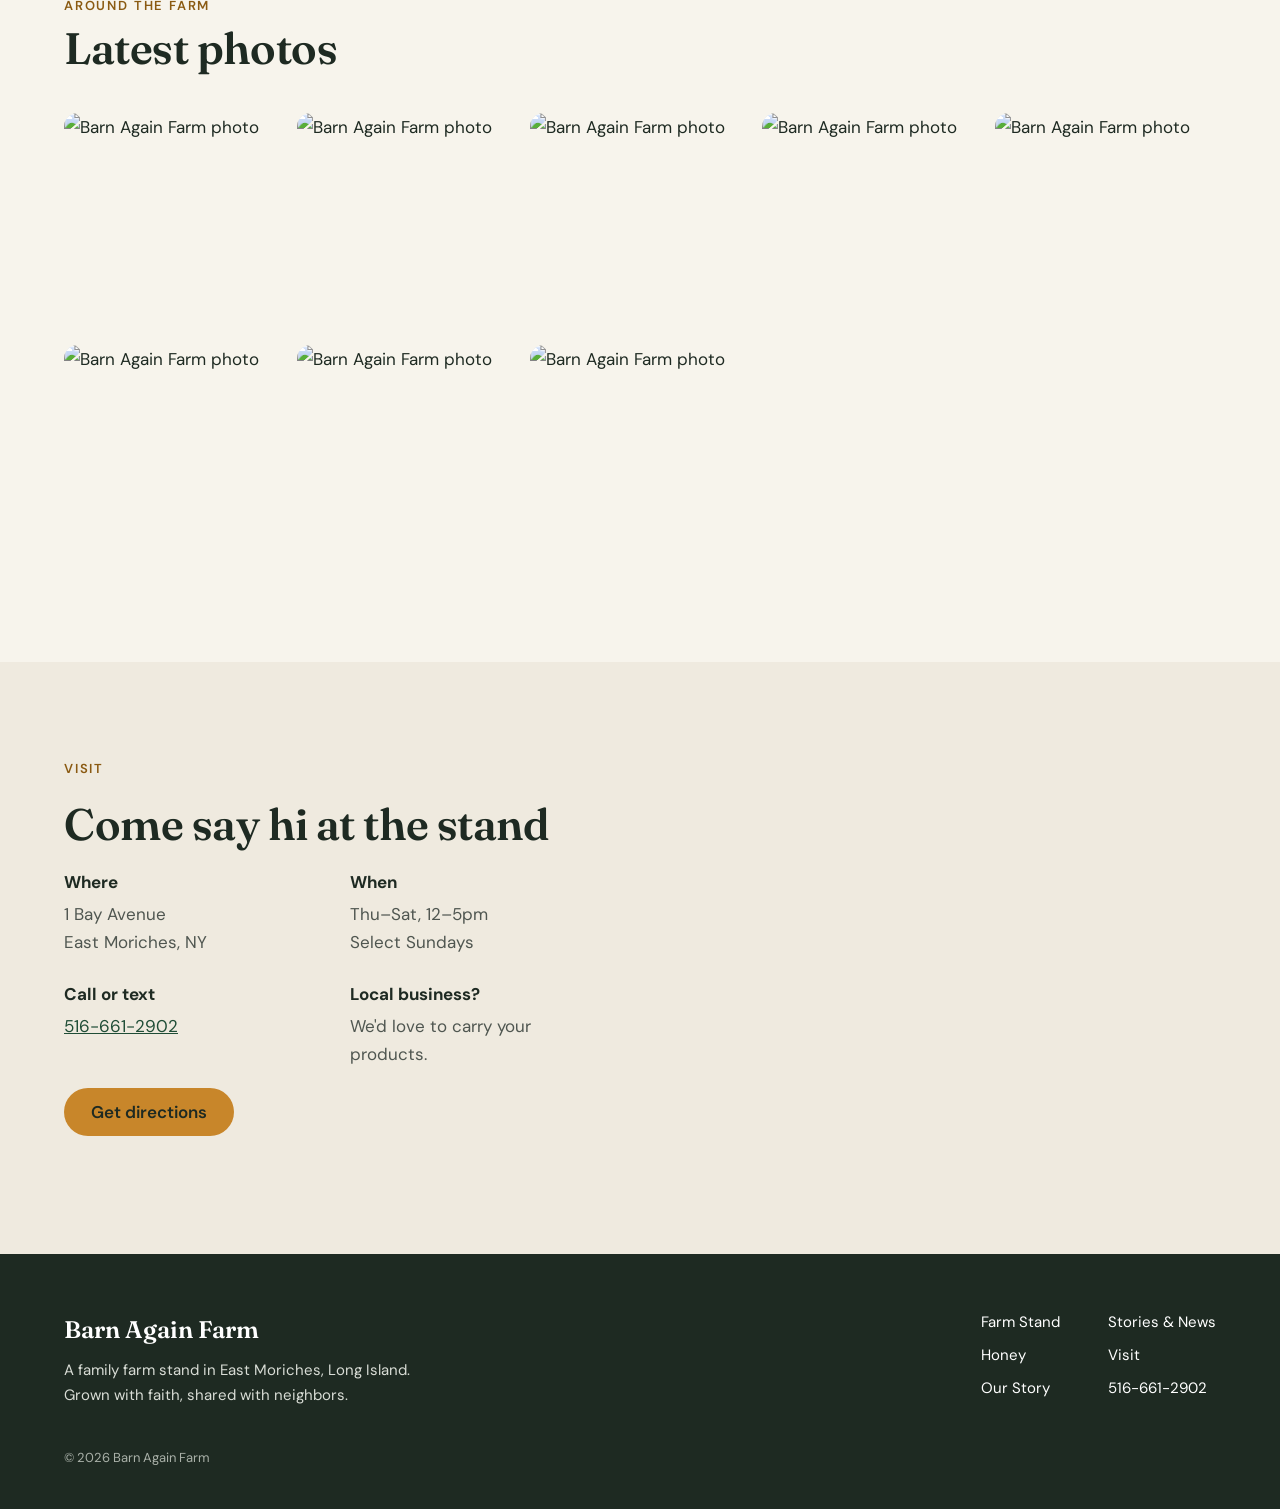
==== commit 4310c695: "Use the lit-up stand photo for the hero Co-Authored-By: Claude Opus 5.5 <noreply@anthropic.com> Clau" ====
--- a/index.html
+++ b/index.html
@@ -7,7 +7,7 @@
 <meta name="description" content="Barn Again Farm is a family farm stand in East Moriches, Long Island, with Greek honey, seasonal goods and gifts, run to honor God and point people to Jesus.">
 <meta property="og:title" content="Barn Again Farm">
 <meta property="og:description" content="Grown with faith. Shared with neighbors. A family farm stand in East Moriches, Long Island.">
-<meta property="og:image" content="https://img1.wsimg.com/isteam/ip/c0324693-2965-47be-a56d-7259f0057606/IMG_3799.jpeg/:/rs=w:1200,m">
+<meta property="og:image" content="https://img1.wsimg.com/isteam/ip/c0324693-2965-47be-a56d-7259f0057606/IMG_0667.jpeg/:/rs=w:1200,m">
 <link rel="preconnect" href="https://fonts.googleapis.com">
 <link rel="preconnect" href="https://fonts.gstatic.com" crossorigin>
 <link href="https://fonts.googleapis.com/css2?family=Fraunces:opsz,wght@9..144,500;9..144,600&family=DM+Sans:wght@400;500;600&display=swap" rel="stylesheet">
@@ -49,7 +49,7 @@
           <a class="btn btn-line" href="#story">Our story</a>
         </div>
       </div>
-      <div class="photo"><img src="https://img1.wsimg.com/isteam/ip/c0324693-2965-47be-a56d-7259f0057606/IMG_3799.jpeg/:/rs=w:1400,m" alt="The Barn Again Farm stand with flowers and a Local Honey sign" fetchpriority="high"></div>
+      <div class="photo"><img src="https://img1.wsimg.com/isteam/ip/c0324693-2965-47be-a56d-7259f0057606/IMG_0667.jpeg/:/rs=w:1400,m" alt="The Barn Again Farm stand lit up at night" fetchpriority="high"></div>
     </div>
   </section>
 
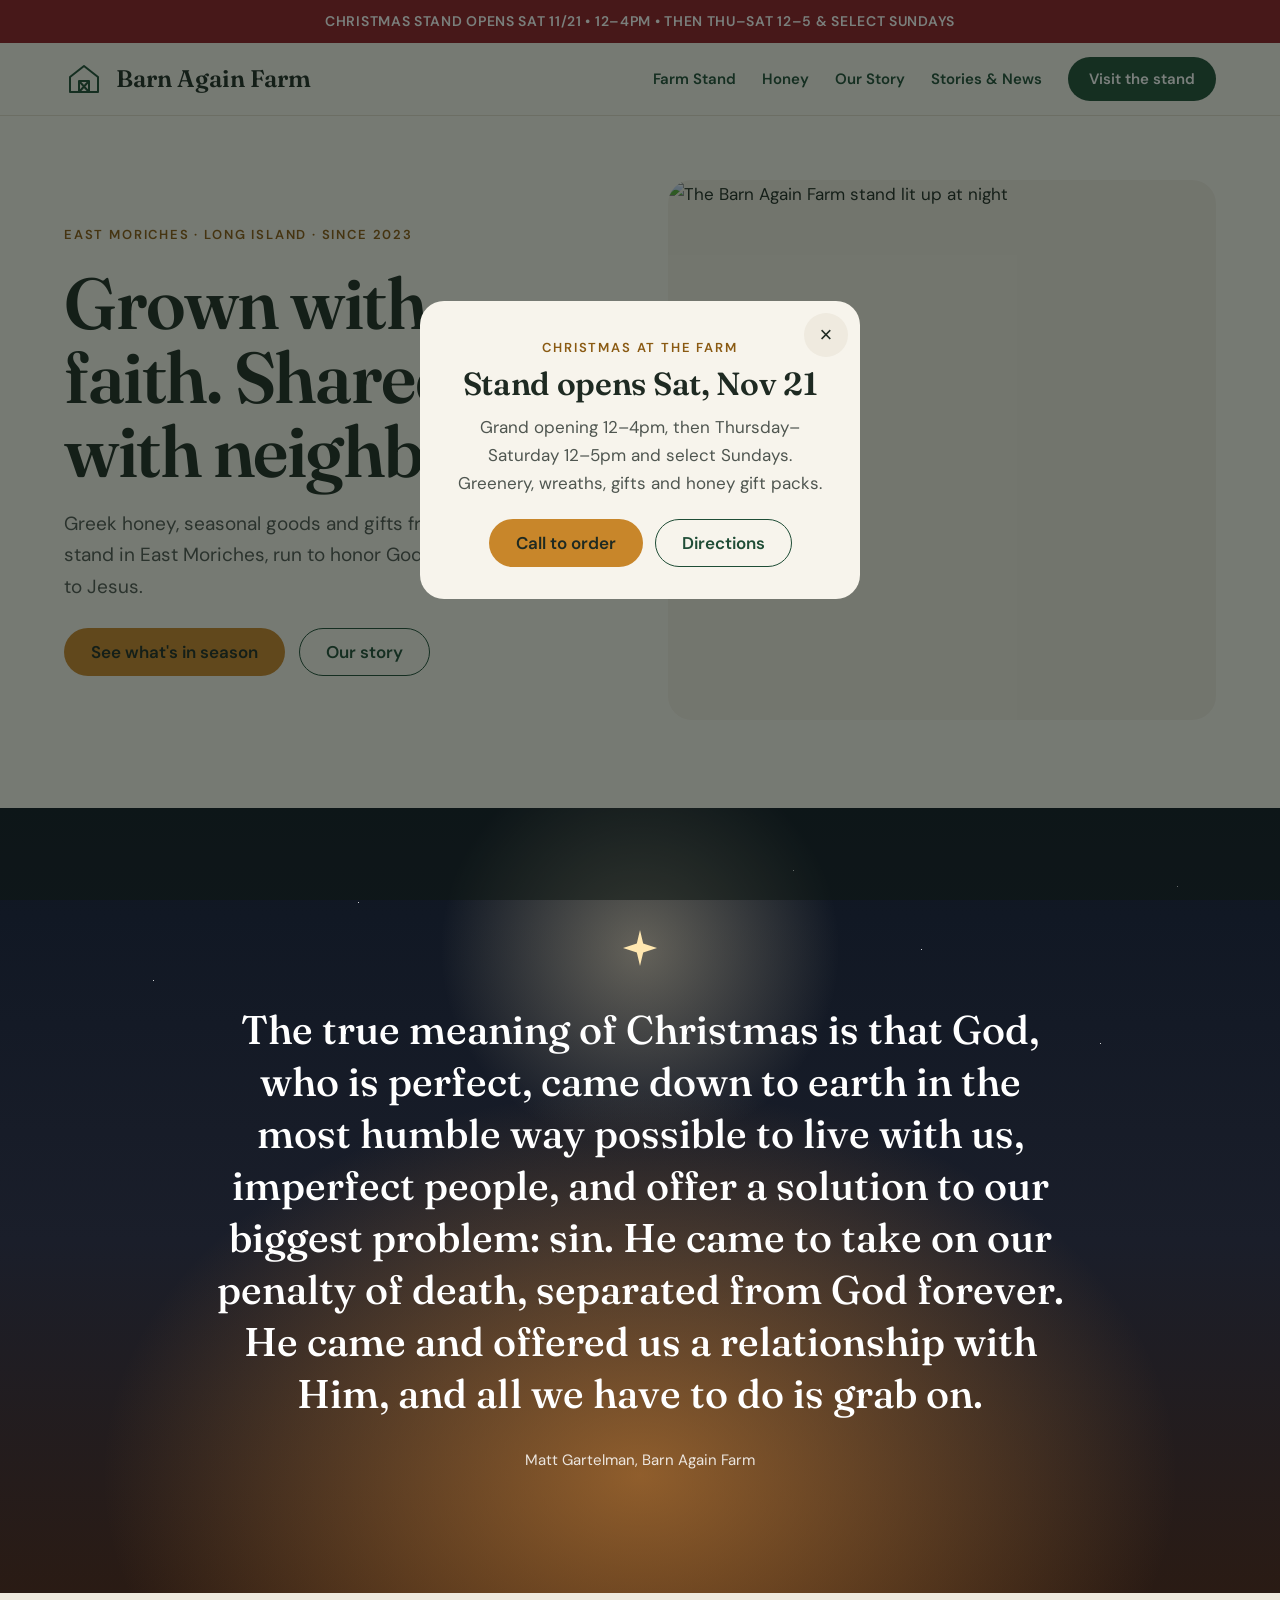
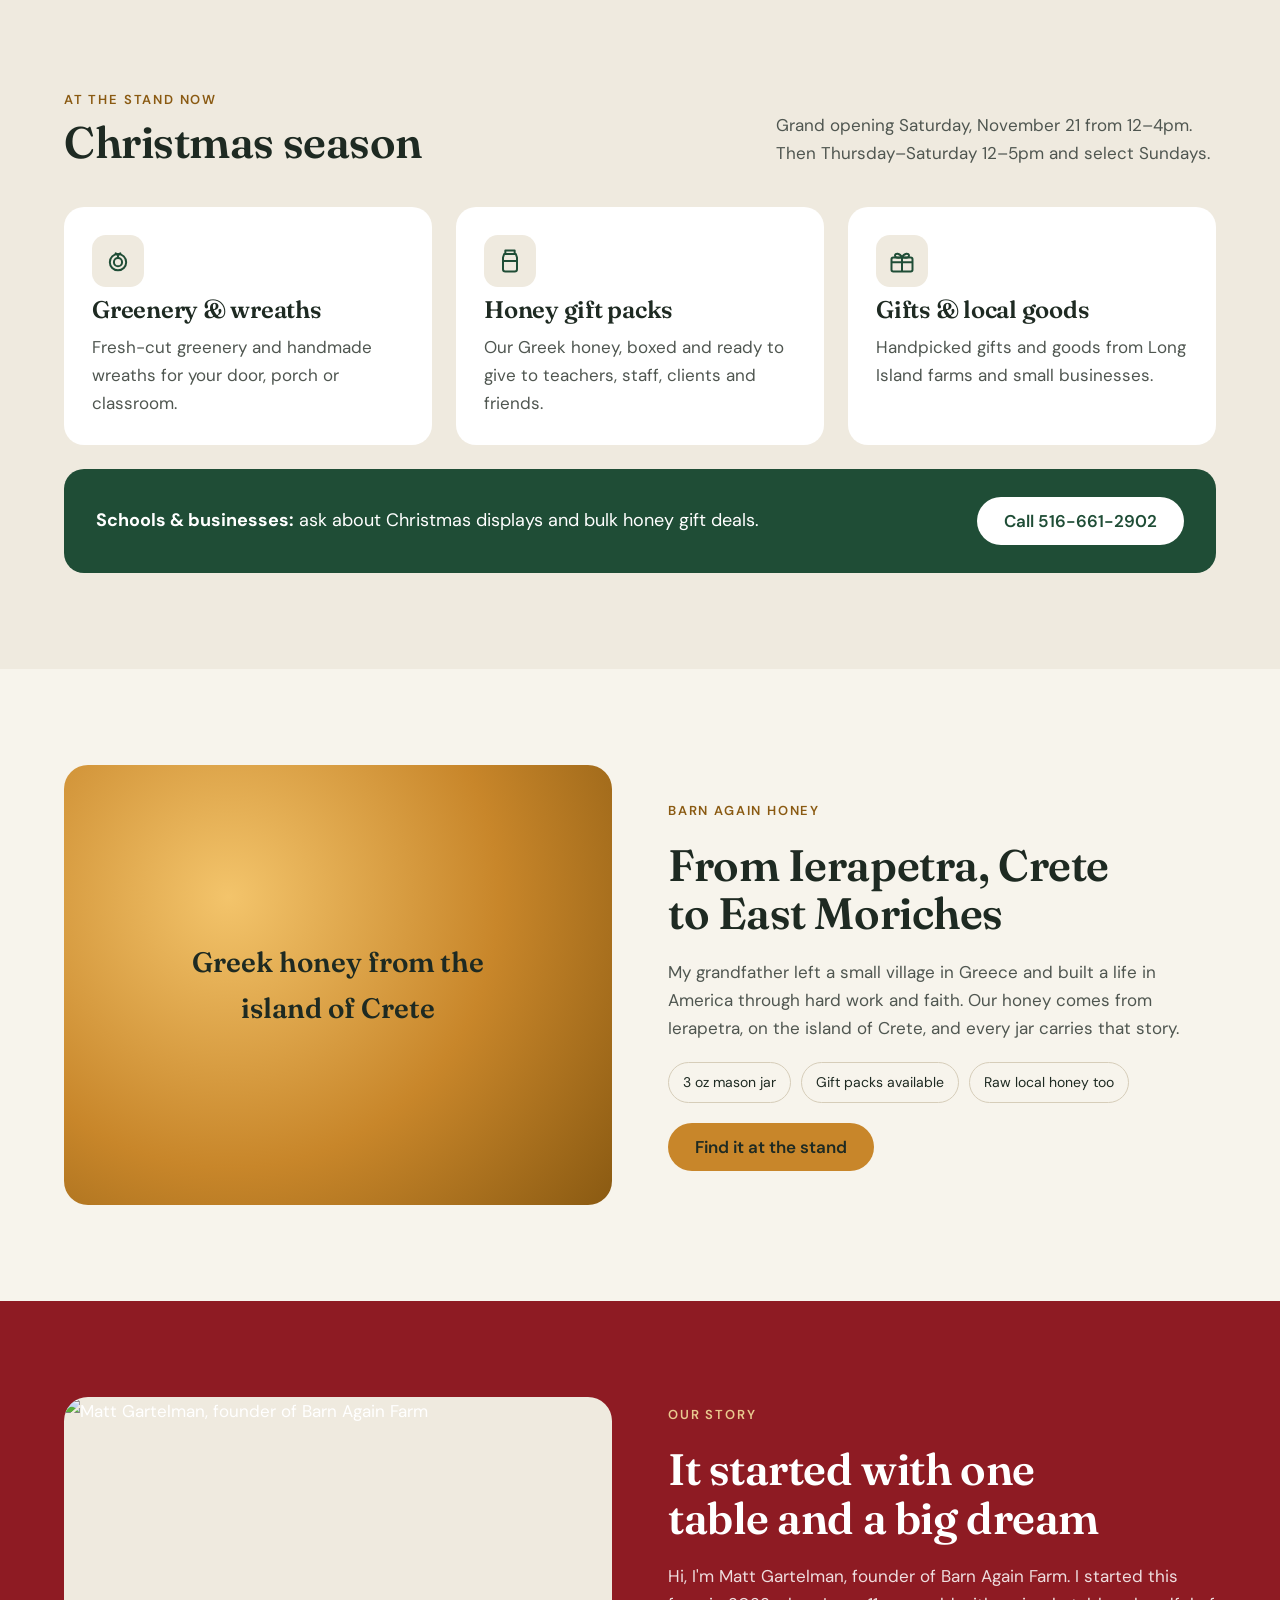
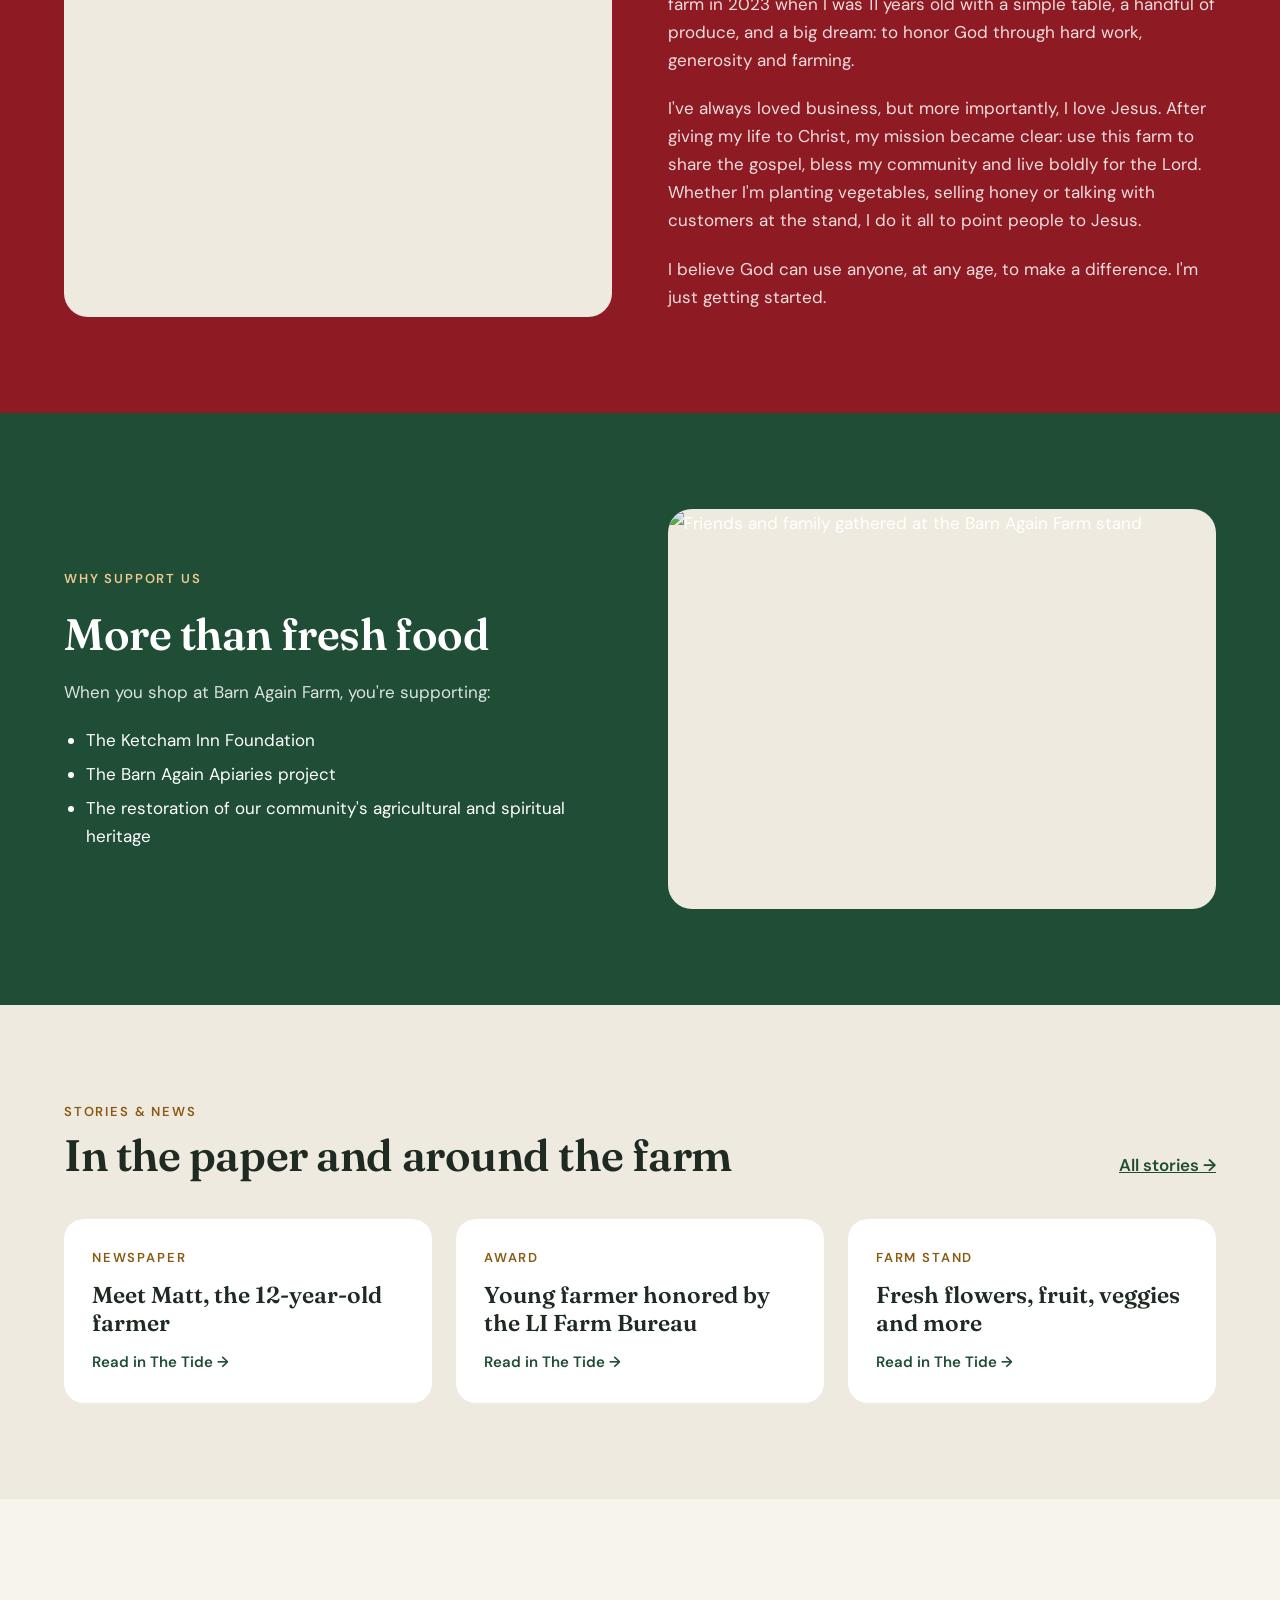
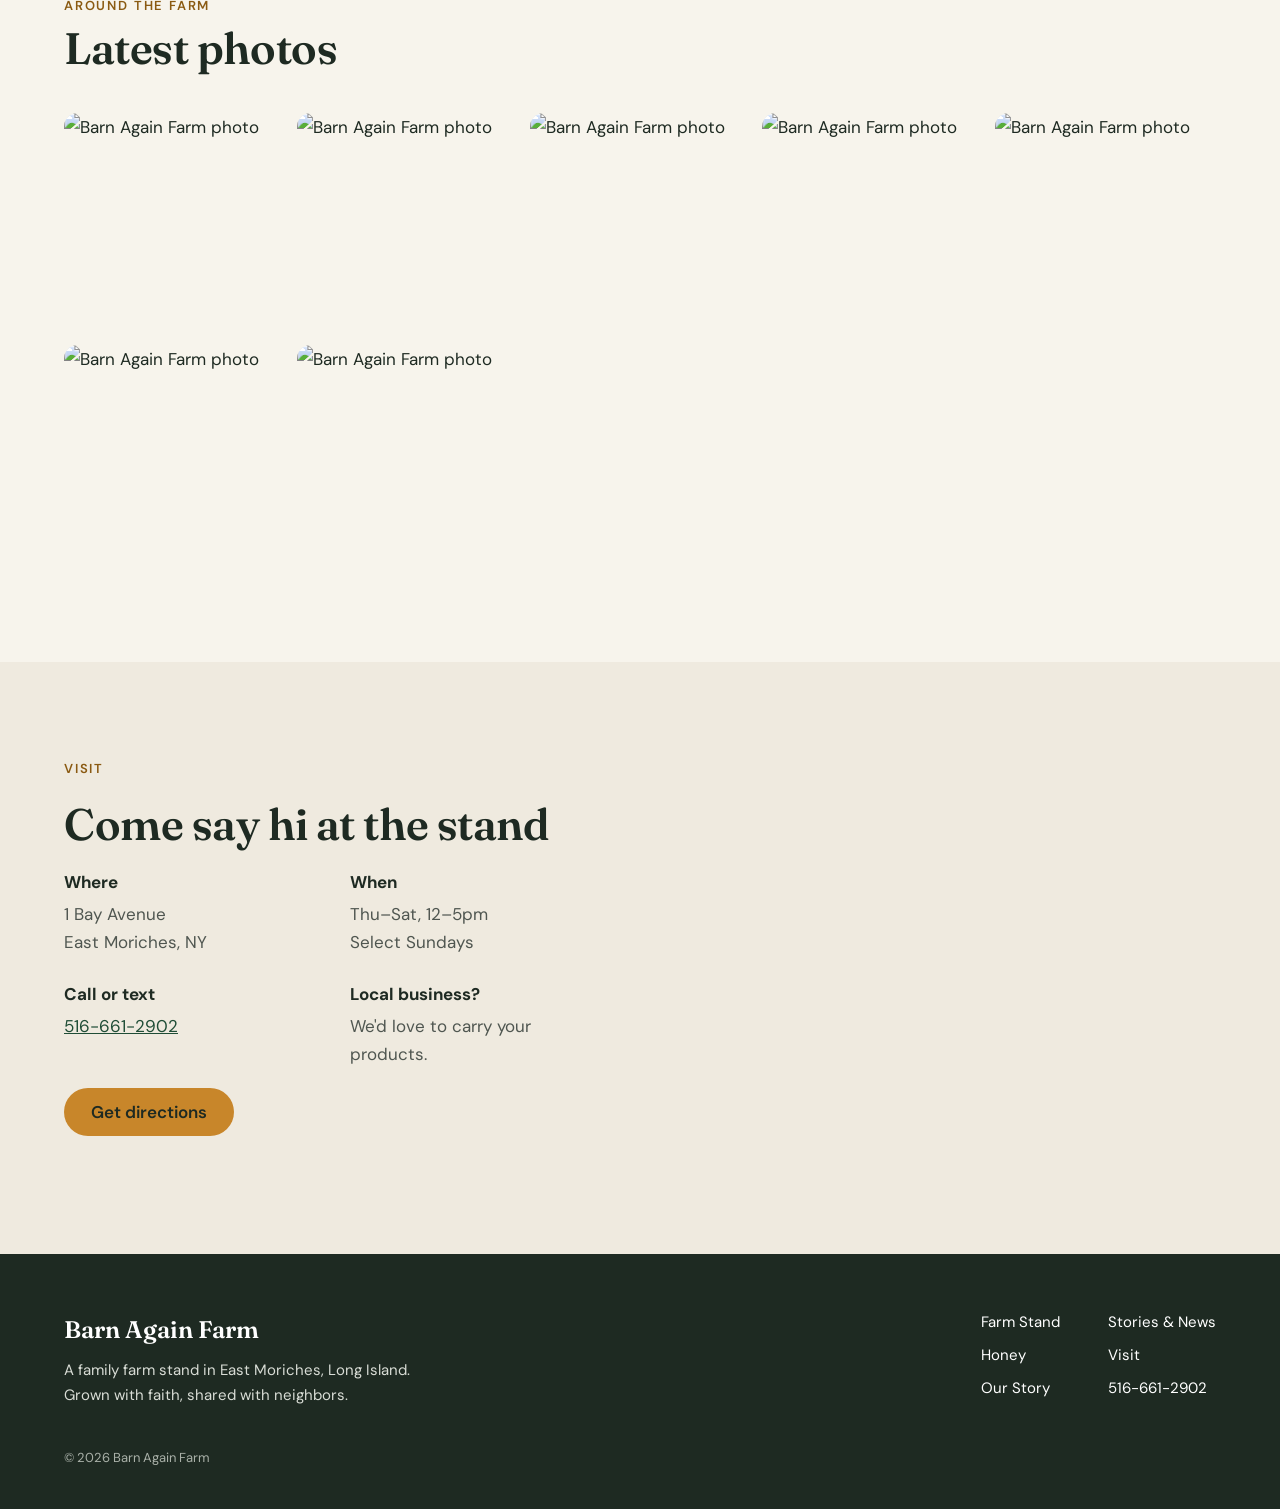
==== commit 2c61d30d: "Remove Halloween photo from gallery Co-Authored-By: Claude Opus 5.5 <noreply@anthropic.com> Claude-S" ====
--- a/index.html
+++ b/index.html
@@ -193,7 +193,6 @@
         <img src="https://img1.wsimg.com/isteam/ip/c0324693-2965-47be-a56d-7259f0057606/IMG_7553.jpeg/:/rs=w:600,h:600,cg:true,m" alt="Barn Again Farm photo" loading="lazy">
         <img src="https://img1.wsimg.com/isteam/ip/c0324693-2965-47be-a56d-7259f0057606/IMG_7549.jpeg/:/rs=w:600,h:600,cg:true,m" alt="Barn Again Farm photo" loading="lazy">
         <img src="https://img1.wsimg.com/isteam/ip/c0324693-2965-47be-a56d-7259f0057606/IMG_7535.jpeg/:/rs=w:600,h:600,cg:true,m" alt="Barn Again Farm photo" loading="lazy">
-        <img src="https://img1.wsimg.com/isteam/ip/c0324693-2965-47be-a56d-7259f0057606/IMG_7453.jpeg/:/rs=w:600,h:600,cg:true,m" alt="Barn Again Farm photo" loading="lazy">
         <img src="https://img1.wsimg.com/isteam/ip/c0324693-2965-47be-a56d-7259f0057606/IMG_7270.jpeg/:/rs=w:600,h:600,cg:true,m" alt="Barn Again Farm photo" loading="lazy">
       </div>
     </div>
--- a/styles.css
+++ b/styles.css
@@ -19,7 +19,7 @@
 .btn-honey{background:var(--honey);color:var(--ink)}
 .btn-honey:hover{color:var(--ink)}
 .btn-line{border-color:var(--green);color:var(--green)}
-.btn-white{background:#fff;color:var(--green)}
+.btn-white,.green .btn-white,.red .btn-white{background:#fff;color:var(--green)}
 .muted{color:var(--muted)}
 
 /* Banner + nav */
